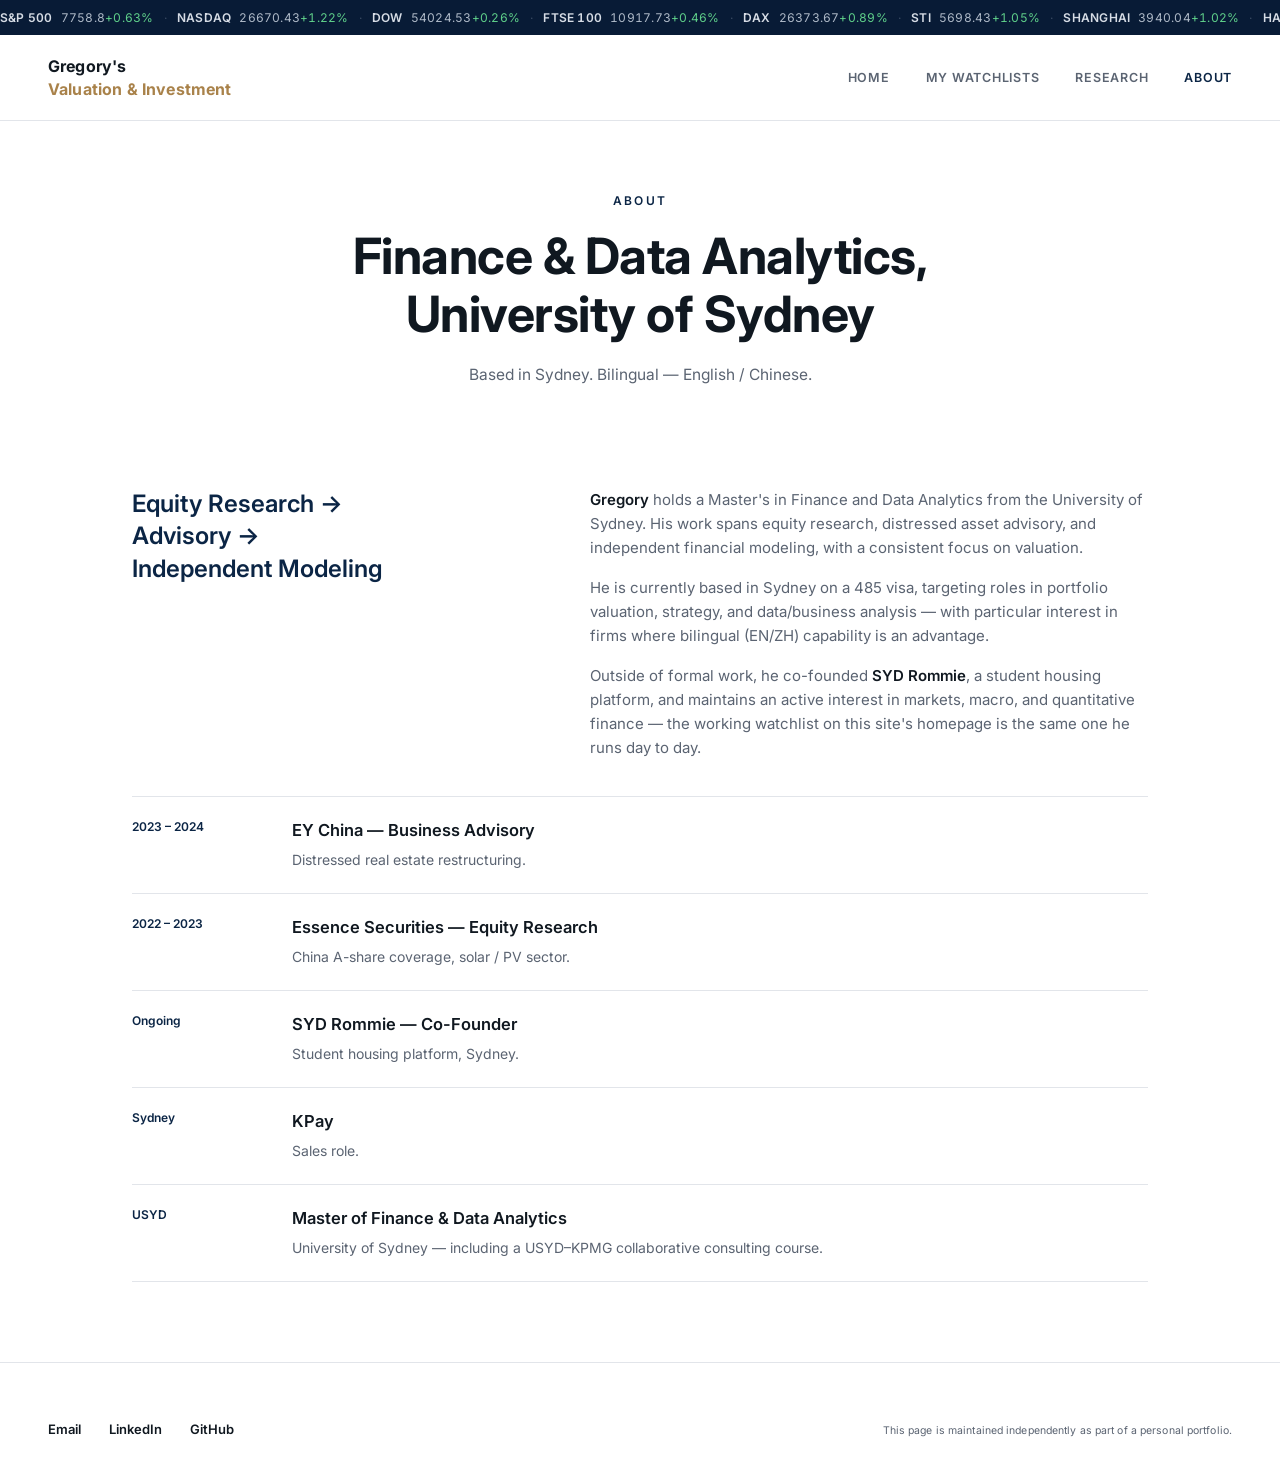
==== about.html @ d5a051bb "Initial commit: personal markets dashboard and valuation portfolio site Four-page static site (Home," ====
<!DOCTYPE html>
<html lang="en">
<head>
<meta charset="UTF-8">
<meta name="viewport" content="width=device-width, initial-scale=1.0">
<title>Gregory — About</title>
<link rel="stylesheet" href="styles.css">
</head>
<body>

<div class="ticker-wrap">
  <div class="ticker" id="market-ticker">
    <span class="ticker-copy">LOADING MARKET DATA…</span>
    <span class="ticker-copy" aria-hidden="true">LOADING MARKET DATA…</span>
  </div>
</div>

<nav>
  <div class="brand">Gregory's<em>Valuation &amp; Investment</em></div>
  <div class="nav-links">
    <a href="index.html">Home</a>
    <a href="watchlists.html">My Watchlists</a>
    <a href="research.html">Research</a>
    <a href="about.html" class="active">About</a>
  </div>
</nav>

<div class="hero">
  <div class="eyebrow">About</div>
  <h1>Finance &amp; Data Analytics,<br>University of Sydney</h1>
  <p class="hero-sub">Based in Sydney. Bilingual — English / Chinese.</p>
</div>

<section id="about">
  <div class="about">
    <div class="about-label">Equity Research →<br>Advisory →<br>Independent Modeling</div>
    <div class="about-body">
      <p><strong>Gregory</strong> holds a Master's in Finance and Data Analytics from the University of Sydney. His work spans equity research, distressed asset advisory, and independent financial modeling, with a consistent focus on valuation.</p>
      <p>He is currently based in Sydney on a 485 visa, targeting roles in portfolio valuation, strategy, and data/business analysis — with particular interest in firms where bilingual (EN/ZH) capability is an advantage.</p>
      <p>Outside of formal work, he co-founded <strong>SYD Rommie</strong>, a student housing platform, and maintains an active interest in markets, macro, and quantitative finance — the working watchlist on this site's homepage is the same one he runs day to day.</p>
    </div>
  </div>

  <div class="timeline">
    <div class="timeline-row">
      <div class="timeline-when">2023 – 2024</div>
      <div class="timeline-what">
        <strong>EY China — Business Advisory</strong>
        <span>Distressed real estate restructuring.</span>
      </div>
    </div>
    <div class="timeline-row">
      <div class="timeline-when">2022 – 2023</div>
      <div class="timeline-what">
        <strong>Essence Securities — Equity Research</strong>
        <span>China A-share coverage, solar / PV sector.</span>
      </div>
    </div>
    <div class="timeline-row">
      <div class="timeline-when">Ongoing</div>
      <div class="timeline-what">
        <strong>SYD Rommie — Co-Founder</strong>
        <span>Student housing platform, Sydney.</span>
      </div>
    </div>
    <div class="timeline-row">
      <div class="timeline-when">Sydney</div>
      <div class="timeline-what">
        <strong>KPay</strong>
        <span>Sales role.</span>
      </div>
    </div>
    <div class="timeline-row">
      <div class="timeline-when">USYD</div>
      <div class="timeline-what">
        <strong>Master of Finance &amp; Data Analytics</strong>
        <span>University of Sydney — including a USYD–KPMG collaborative consulting course.</span>
      </div>
    </div>
  </div>
</section>

<footer>
  <div class="footer-links">
    <a href="mailto:yanggregory0@gmail.com">Email</a>
    <a href="#">LinkedIn</a>
    <a href="#">GitHub</a>
  </div>
  <div class="disclaimer">
    This page is maintained independently as part of a personal portfolio.
  </div>
</footer>

<script src="assets/ticker.js"></script>
</body>
</html>
---- styles.css ----
@import url('https://fonts.googleapis.com/css2?family=Inter:wght@400;500;600;700&display=swap');

:root{
  --bg:#FFFFFF;
  --panel:#FFFFFF;
  --panel-hover:#F3F5F8;
  --border:#E2E5EA;
  --border-strong:#C9CFD8;
  --navy:#0B2545;
  --navy-deep:#081B36;
  --ink:#101820;
  --muted:#5B6472;
  --accent:#0B2545;
  --gold:#A9824A;
  --up:#1F7A4C;
  --down:#B23A2E;
  --tk-up:#5FD08A;
  --tk-down:#F0897C;
  --sans:'Inter', -apple-system, BlinkMacSystemFont, sans-serif;
}
*{margin:0;padding:0;box-sizing:border-box;}
html{scroll-behavior:smooth;}
body{
  background:var(--bg);
  color:var(--ink);
  font-family:var(--sans);
  line-height:1.6;
  -webkit-font-smoothing:antialiased;
}
a{color:inherit;text-decoration:none;}

/* ---------- ticker strip (index page only) ---------- */
.ticker-wrap{
  background:var(--navy-deep);
  overflow:hidden;
  white-space:nowrap;
  padding:8px 0;
  position:relative;
}
.ticker{
  display:flex;
  width:max-content;
  font-family:var(--sans);
  font-size:12px;
  font-variant-numeric:tabular-nums;
  letter-spacing:0.02em;
  color:#AEB9C7;
  animation:scroll 42s linear infinite;
}
.ticker-copy{ display:flex; white-space:nowrap; flex-shrink:0; }
.ticker .tk-name{ margin-right:8px; font-weight:600; color:#D6DCE5; }
.ticker .tk-up{color:var(--tk-up);}
.ticker .tk-down{color:var(--tk-down);}
.ticker .tk-sep{color:#3A4B63; margin:0 10px;}
@keyframes scroll{ from{transform:translateX(0);} to{transform:translateX(-50%);} }
@media (prefers-reduced-motion: reduce){
  .ticker{animation:none;}
  .ticker-copy[aria-hidden]{display:none;}
}

/* ---------- nav ---------- */
nav{
  position:sticky; top:0; z-index:50;
  display:flex; justify-content:space-between; align-items:center;
  padding:20px 48px;
  background:rgba(255,255,255,0.92);
  backdrop-filter:blur(10px);
  border-bottom:1px solid var(--border);
}
.brand{ font-family:var(--sans); font-weight:700; font-size:16px; line-height:1.4; letter-spacing:0.01em; color:var(--ink); }
.brand em{display:block; color:var(--gold); font-style:normal;}
.nav-links{display:flex; gap:36px; font-size:12.5px; letter-spacing:0.06em; text-transform:uppercase; font-family:var(--sans); font-weight:600; color:var(--muted);}
.nav-links a:hover{color:var(--ink);}
.nav-links a.active{color:var(--navy);}

/* ---------- section shell ---------- */
section{max-width:1080px; margin:0 auto; padding:80px 32px;}
.section-head{margin-bottom:40px; display:flex; justify-content:space-between; align-items:center; flex-wrap:wrap; gap:12px;}
.section-title-row{display:flex; align-items:center; gap:18px; flex:1; min-width:200px;}
.section-eyebrow{font-family:var(--sans); font-size:25px; letter-spacing:0.01em; color:var(--navy); text-transform:uppercase; font-weight:700; white-space:nowrap;}
.section-rule{flex:1; height:1px; background:var(--border-strong);}
.section-note{font-family:var(--sans); font-size:11.5px; color:var(--muted); white-space:nowrap;}

/* ---------- hero banner (home) ---------- */
.hero-banner{
  position:relative;
  min-height:540px;
  display:flex;
  align-items:center;
  /* taller banner = less of the photo gets cropped away by cover-scaling,
     so the Opera House reads as a smaller part of a wider harbour view
     instead of a tight, zoomed-in crop */
  background-image:url('assets/sydney-photo.jpg');
  background-size:cover;
  /* image is sky-heavy up top; bias the crop window down so the Opera
     House sits mid-frame with harbour water visible beneath it */
  background-position:center 65%;
  background-color:#050B18;
  overflow:hidden;
}
.hero-banner::before{
  content:'';
  position:absolute; inset:0;
  z-index:0;
  /* scrim over the photo so the intro text stays legible against the
     bright sky/harbour — same idea as a translucent color layer over a
     photo in a deck */
  background:linear-gradient(100deg, rgba(4,9,20,0.82) 0%, rgba(4,9,20,0.72) 45%, rgba(4,9,20,0.45) 100%);
}
.hero-banner-inner{
  position:relative; z-index:1;
  max-width:1080px; margin:0 auto; padding:0 32px 0 8px;
  width:100%;
}
.hero-banner .intro-line{ max-width:640px; margin:0; padding:0; }
.hero-banner .intro-headline{ color:#FFFFFF; }
.hero-banner .intro-body{ color:#FFFFFF; }

/* ---------- intro line (home) ---------- */
.intro-line{
  max-width:1080px; margin:0 auto; padding:40px 32px 0;
  text-align:left; font-family:var(--sans);
}
.intro-headline{
  display:block; font-size:30px; font-weight:600;
  letter-spacing:0.01em; color:var(--ink); margin-bottom:8px;
}
.intro-body{
  display:block; font-size:25px; font-weight:400; line-height:1.6;
  letter-spacing:0.01em; color:var(--muted);
}

/* ---------- explore cards (home) ---------- */
.explore-grid{ display:grid; grid-template-columns:repeat(3, 1fr); gap:1px; background:var(--border); border:1px solid var(--border); }
.explore-card{ display:block; background:var(--panel); padding:32px 28px; transition:background .2s ease; }
.explore-card:hover{ background:var(--panel-hover); }
.explore-title{ font-family:var(--sans); font-weight:700; font-size:18px; color:var(--ink); margin-bottom:10px; }
.explore-desc{ color:var(--muted); font-size:14px; line-height:1.55; margin-bottom:22px; }
.explore-link{ font-family:var(--sans); font-weight:600; font-size:12.5px; color:var(--navy); }
.explore-card:hover .explore-link{ color:var(--gold); }

/* ---------- hero (about / research) ---------- */
.hero{max-width:900px; margin:0 auto; padding:70px 32px 20px; text-align:center;}
.eyebrow{font-family:var(--sans); font-size:12px; font-weight:600; letter-spacing:0.18em; color:var(--navy); text-transform:uppercase; margin-bottom:18px;}
h1{font-family:var(--sans); font-weight:700; font-size:clamp(32px, 5vw, 50px); line-height:1.15; letter-spacing:-0.01em; color:var(--ink);}
.hero-sub{max-width:560px; margin:20px auto 0; color:var(--muted); font-size:15.5px;}

/* ---------- quote grid (dashboard) ---------- */
.quote-grid{
  display:grid;
  grid-template-columns:repeat(auto-fill, minmax(200px, 1fr));
  gap:1px;
  background:var(--border);
  border:1px solid var(--border);
}
.quote-card{ display:block; background:var(--panel); padding:20px 20px 16px; transition:background .2s ease; }
.quote-card:hover{background:var(--panel-hover);}
.quote-top{display:flex; justify-content:space-between; align-items:baseline; margin-bottom:14px;}
.quote-name{font-family:var(--sans); font-size:11.5px; font-weight:600; letter-spacing:0.04em; color:var(--muted); text-transform:uppercase;}
.quote-price{font-family:var(--sans); font-weight:600; font-size:21px; margin-bottom:6px; font-variant-numeric:tabular-nums; color:var(--ink);}
.quote-change{font-family:var(--sans); font-size:12.5px; font-variant-numeric:tabular-nums;}
.quote-change.up{color:var(--up);}
.quote-change.down{color:var(--down);}
.quote-change.flat{color:var(--muted);}
.sparkline{display:block; margin-top:10px; width:100%; height:34px;}
.sparkline path{fill:none; stroke-width:1.5;}
.sparkline .spark-up{stroke:var(--up);}
.sparkline .spark-down{stroke:var(--down);}

/* denser card grid for sections with many symbols (e.g. equities) */
.quote-grid.compact{ grid-template-columns:repeat(auto-fill, minmax(130px, 1fr)); }
.quote-grid.compact .quote-card{ padding:14px 14px 10px; }
.quote-grid.compact .quote-top{ margin-bottom:10px; }
.quote-grid.compact .quote-name{ font-size:10.5px; }
.quote-grid.compact .quote-price{ font-size:16px; margin-bottom:4px; }
.quote-grid.compact .quote-change{ font-size:11px; }
.quote-grid.compact .sparkline{ height:24px; margin-top:6px; }

/* ---------- tombstones (research) ---------- */
.tombstone-grid{ display:grid; grid-template-columns:repeat(2, 1fr); gap:1px; background:var(--border); border:1px solid var(--border); }
.tombstone{ background:var(--panel); padding:40px 36px; transition:background 0.25s ease; display:flex; flex-direction:column; }
.tombstone:hover{background:var(--panel-hover);}
.ts-status{ font-family:var(--sans); font-size:10.5px; font-weight:600; letter-spacing:0.12em; color:var(--muted); text-transform:uppercase; display:flex; align-items:center; gap:8px; margin-bottom:22px; }
.ts-status::before{content:''; width:6px; height:6px; background:var(--gold); border-radius:50%; display:inline-block;}
.ts-title{ font-family:var(--sans); font-size:23px; font-weight:700; margin-bottom:6px; letter-spacing:-0.01em; color:var(--ink); }
.ts-role{ font-family:var(--sans); font-size:12px; font-weight:600; color:var(--navy); margin-bottom:20px; letter-spacing:0.02em; }
.ts-desc{ color:var(--muted); font-size:14.5px; flex-grow:1; margin-bottom:24px; }
.ts-tags{display:flex; flex-wrap:wrap; gap:8px; margin-bottom:20px;}
.ts-tag{ font-family:var(--sans); font-size:10.5px; font-weight:600; color:var(--muted); border:1px solid var(--border-strong); padding:4px 9px; letter-spacing:0.03em; }
.ts-link{ font-family:var(--sans); font-size:12.5px; font-weight:600; color:var(--ink); border-top:1px solid var(--border); padding-top:18px; display:flex; justify-content:space-between; align-items:center; }
.ts-link:hover{color:var(--navy);}

/* ---------- toolkit ---------- */
.toolkit-grid{display:grid; grid-template-columns:repeat(3, 1fr); gap:36px;}
.toolkit-col h4{ font-family:var(--sans); font-size:11px; font-weight:700; letter-spacing:0.1em; color:var(--navy); text-transform:uppercase; margin-bottom:16px; border-bottom:1px solid var(--border); padding-bottom:12px; }
.toolkit-col ul{list-style:none;}
.toolkit-col li{font-size:14.5px; color:var(--muted); padding:6px 0;}

/* ---------- about ---------- */
.about{display:grid; grid-template-columns:1fr 1.4fr; gap:60px; align-items:start;}
.about-label{font-family:var(--sans); font-weight:600; font-size:24px; color:var(--navy); line-height:1.35;}
.about-body p{color:var(--muted); font-size:15px; margin-bottom:16px;}
.about-body strong{color:var(--ink); font-weight:600;}
.timeline{border-top:1px solid var(--border); margin-top:20px;}
.timeline-row{display:grid; grid-template-columns:140px 1fr; gap:20px; padding:20px 0; border-bottom:1px solid var(--border);}
.timeline-when{font-family:var(--sans); font-size:12px; font-weight:600; color:var(--navy);}
.timeline-what strong{display:block; font-family:var(--sans); font-size:16.5px; color:var(--ink); margin-bottom:4px; font-weight:600;}
.timeline-what span{color:var(--muted); font-size:14px;}

/* ---------- footer ---------- */
footer{ border-top:1px solid var(--border); padding:56px 48px 40px; display:flex; justify-content:space-between; align-items:flex-end; flex-wrap:wrap; gap:24px; }
.footer-links{display:flex; gap:28px; font-family:var(--sans); font-weight:600; font-size:13px;}
.footer-links a:hover{color:var(--navy);}
.disclaimer{ max-width:560px; font-family:var(--sans); font-size:10.5px; color:var(--muted); line-height:1.7; letter-spacing:0.01em; }

@media (max-width:760px){
  nav{padding:16px 20px;}
  .nav-links{gap:20px;}
  section{padding:56px 20px;}
  .tombstone-grid{grid-template-columns:1fr;}
  .toolkit-grid{grid-template-columns:1fr;}
  .explore-grid{grid-template-columns:1fr;}
  .about{grid-template-columns:1fr;}
  .timeline-row{grid-template-columns:1fr; gap:6px;}
  footer{flex-direction:column; align-items:flex-start;}
  .hero-banner{min-height:420px;}
}
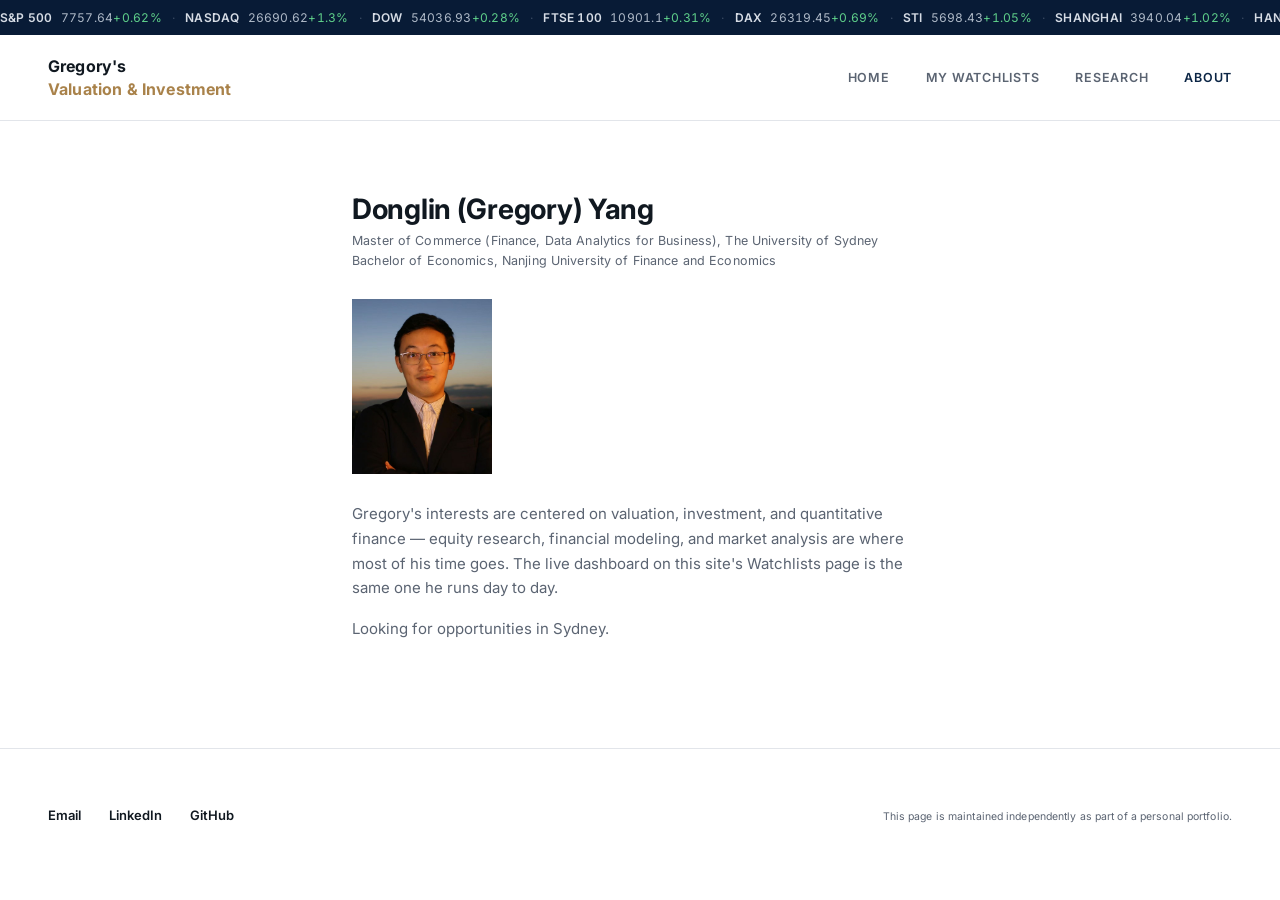
==== commit f8d8a8af: "Redesign About page: executive-bio layout with portrait photo Replace the removed bio/timeline conte" ====
--- a/about.html
+++ b/about.html
@@ -25,60 +25,22 @@
   </div>
 </nav>
 
-<div class="hero">
-  <div class="eyebrow">About</div>
-  <h1>Finance &amp; Data Analytics,<br>University of Sydney</h1>
-  <p class="hero-sub">Based in Sydney. Bilingual — English / Chinese.</p>
-</div>
+<div class="exec-bio">
+  <h1>Donglin (Gregory) Yang</h1>
+  <p class="exec-title">
+    Master of Commerce (Finance, Data Analytics for Business), The University of Sydney<br>
+    Bachelor of Economics, Nanjing University of Finance and Economics
+  </p>
 
-<section id="about">
-  <div class="about">
-    <div class="about-label">Equity Research →<br>Advisory →<br>Independent Modeling</div>
-    <div class="about-body">
-      <p><strong>Gregory</strong> holds a Master's in Finance and Data Analytics from the University of Sydney. His work spans equity research, distressed asset advisory, and independent financial modeling, with a consistent focus on valuation.</p>
-      <p>He is currently based in Sydney on a 485 visa, targeting roles in portfolio valuation, strategy, and data/business analysis — with particular interest in firms where bilingual (EN/ZH) capability is an advantage.</p>
-      <p>Outside of formal work, he co-founded <strong>SYD Rommie</strong>, a student housing platform, and maintains an active interest in markets, macro, and quantitative finance — the working watchlist on this site's homepage is the same one he runs day to day.</p>
-    </div>
+  <div class="exec-photo">
+    <img src="assets/gregory-portrait.jpg" alt="Donglin (Gregory) Yang">
   </div>
 
-  <div class="timeline">
-    <div class="timeline-row">
-      <div class="timeline-when">2023 – 2024</div>
-      <div class="timeline-what">
-        <strong>EY China — Business Advisory</strong>
-        <span>Distressed real estate restructuring.</span>
-      </div>
-    </div>
-    <div class="timeline-row">
-      <div class="timeline-when">2022 – 2023</div>
-      <div class="timeline-what">
-        <strong>Essence Securities — Equity Research</strong>
-        <span>China A-share coverage, solar / PV sector.</span>
-      </div>
-    </div>
-    <div class="timeline-row">
-      <div class="timeline-when">Ongoing</div>
-      <div class="timeline-what">
-        <strong>SYD Rommie — Co-Founder</strong>
-        <span>Student housing platform, Sydney.</span>
-      </div>
-    </div>
-    <div class="timeline-row">
-      <div class="timeline-when">Sydney</div>
-      <div class="timeline-what">
-        <strong>KPay</strong>
-        <span>Sales role.</span>
-      </div>
-    </div>
-    <div class="timeline-row">
-      <div class="timeline-when">USYD</div>
-      <div class="timeline-what">
-        <strong>Master of Finance &amp; Data Analytics</strong>
-        <span>University of Sydney — including a USYD–KPMG collaborative consulting course.</span>
-      </div>
-    </div>
+  <div class="exec-bio-text">
+    <p>Gregory's interests are centered on valuation, investment, and quantitative finance — equity research, financial modeling, and market analysis are where most of his time goes. The live dashboard on this site's Watchlists page is the same one he runs day to day.</p>
+    <p>Looking for opportunities in Sydney.</p>
   </div>
-</section>
+</div>
 
 <footer>
   <div class="footer-links">
--- a/styles.css
+++ b/styles.css
@@ -145,6 +145,19 @@
 h1{font-family:var(--sans); font-weight:700; font-size:clamp(32px, 5vw, 50px); line-height:1.15; letter-spacing:-0.01em; color:var(--ink);}
 .hero-sub{max-width:560px; margin:20px auto 0; color:var(--muted); font-size:15.5px;}
 
+/* ---------- executive bio (about) ---------- */
+.exec-bio{
+  max-width:640px; margin:0 auto; padding:72px 32px 90px;
+  text-align:left;
+}
+.exec-bio h1{
+  font-size:clamp(22px, 3vw, 28px); margin-bottom:6px;
+}
+.exec-title{ color:var(--muted); font-size:12.5px; letter-spacing:0.01em; line-height:1.6; margin-bottom:28px; }
+.exec-photo{ width:140px; margin-bottom:28px; }
+.exec-photo img{ width:100%; height:auto; display:block; }
+.exec-bio-text p{ color:var(--muted); font-size:15px; line-height:1.65; margin-bottom:16px; }
+
 /* ---------- quote grid (dashboard) ---------- */
 .quote-grid{
   display:grid;
@@ -224,4 +237,5 @@
   .timeline-row{grid-template-columns:1fr; gap:6px;}
   footer{flex-direction:column; align-items:flex-start;}
   .hero-banner{min-height:420px;}
-}
+  .exec-bio{padding-top:56px;}
+}
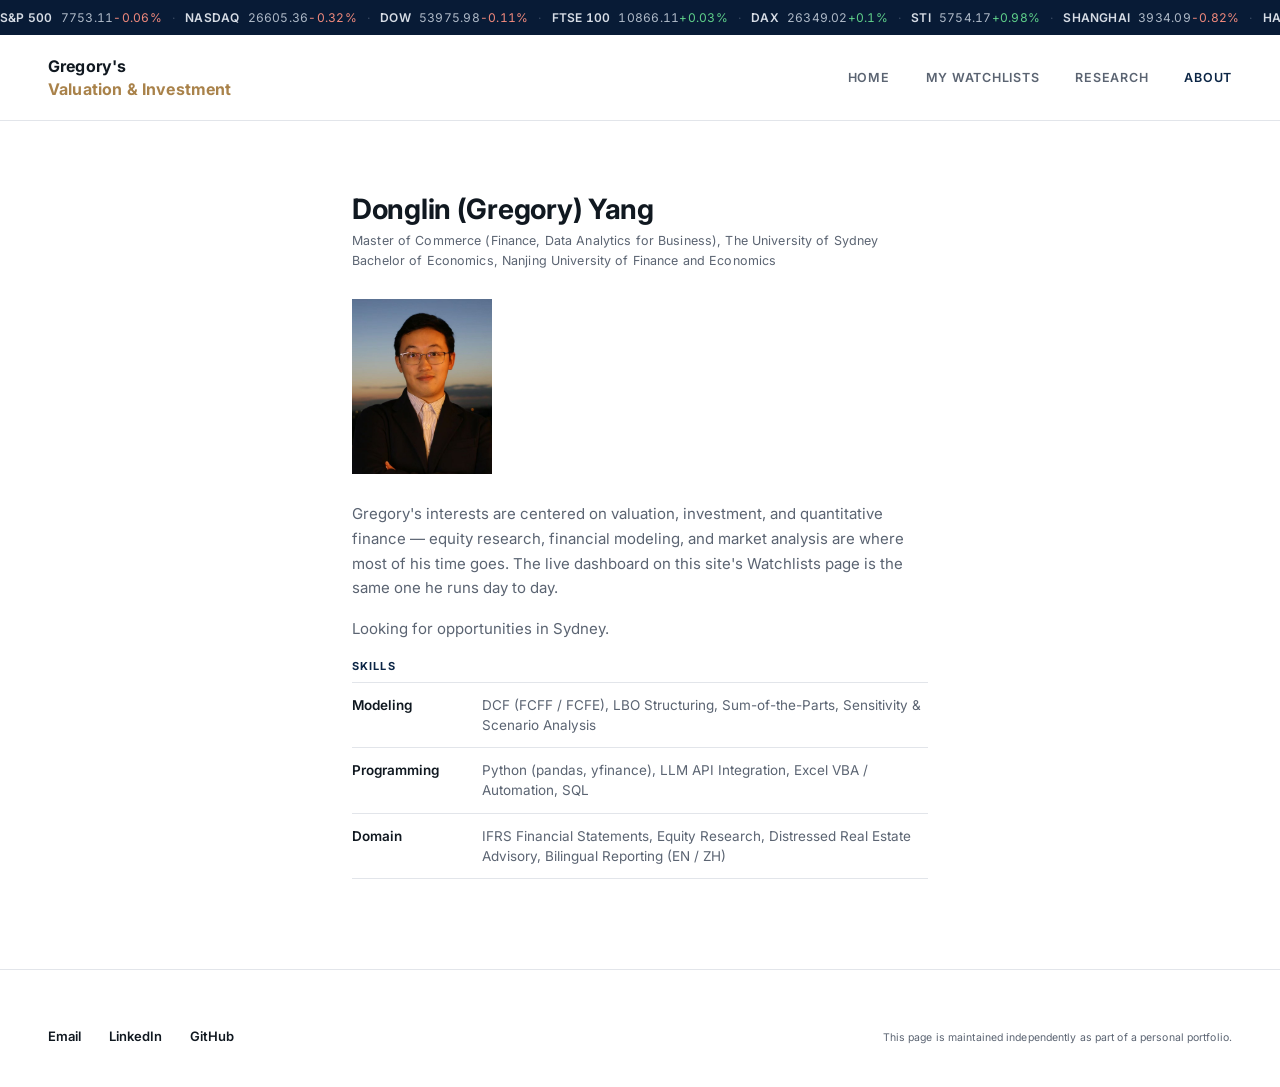
==== commit e30bcca6: "Rework Research page as personal notes (left-aligned hero, row list, no toolkit grid); add Skills se" ====
--- a/about.html
+++ b/about.html
@@ -40,6 +40,22 @@
     <p>Gregory's interests are centered on valuation, investment, and quantitative finance — equity research, financial modeling, and market analysis are where most of his time goes. The live dashboard on this site's Watchlists page is the same one he runs day to day.</p>
     <p>Looking for opportunities in Sydney.</p>
   </div>
+
+  <div class="exec-skills">
+    <h2>Skills</h2>
+    <div class="skills-row">
+      <span class="skills-label">Modeling</span>
+      <span class="skills-items">DCF (FCFF / FCFE), LBO Structuring, Sum-of-the-Parts, Sensitivity &amp; Scenario Analysis</span>
+    </div>
+    <div class="skills-row">
+      <span class="skills-label">Programming</span>
+      <span class="skills-items">Python (pandas, yfinance), LLM API Integration, Excel VBA / Automation, SQL</span>
+    </div>
+    <div class="skills-row">
+      <span class="skills-label">Domain</span>
+      <span class="skills-items">IFRS Financial Statements, Equity Research, Distressed Real Estate Advisory, Bilingual Reporting (EN / ZH)</span>
+    </div>
+  </div>
 </div>
 
 <footer>
--- a/styles.css
+++ b/styles.css
@@ -139,11 +139,31 @@
 .explore-link{ font-family:var(--sans); font-weight:600; font-size:12.5px; color:var(--navy); }
 .explore-card:hover .explore-link{ color:var(--gold); }
 
-/* ---------- hero (about / research) ---------- */
-.hero{max-width:900px; margin:0 auto; padding:70px 32px 20px; text-align:center;}
+/* ---------- hero (research / valuation-models) ---------- */
+.hero{max-width:900px; margin:0 auto; padding:70px 32px 20px; text-align:left;}
 .eyebrow{font-family:var(--sans); font-size:12px; font-weight:600; letter-spacing:0.18em; color:var(--navy); text-transform:uppercase; margin-bottom:18px;}
 h1{font-family:var(--sans); font-weight:700; font-size:clamp(32px, 5vw, 50px); line-height:1.15; letter-spacing:-0.01em; color:var(--ink);}
-.hero-sub{max-width:560px; margin:20px auto 0; color:var(--muted); font-size:15.5px;}
+.hero-sub{max-width:560px; margin:20px 0 0; color:var(--muted); font-size:15.5px;}
+
+/* ---------- research list (horizontal rows, no card grid) ---------- */
+.research-list{ border:1px solid var(--border); }
+.research-row{ display:flex; align-items:center; gap:28px; padding:22px 24px; border-bottom:1px solid var(--border); transition:background .2s ease; }
+.research-row:last-child{ border-bottom:none; }
+.research-row:hover{ background:var(--panel-hover); }
+.research-row-main{ width:230px; flex-shrink:0; }
+.research-row-title{ display:block; font-weight:700; font-size:16px; color:var(--ink); margin-bottom:3px; }
+.research-row-role{ display:block; font-size:11.5px; font-weight:600; color:var(--navy); }
+.research-row-desc{ flex:1; font-size:13.5px; color:var(--muted); line-height:1.5; }
+.research-row-link{ flex-shrink:0; font-size:12.5px; font-weight:600; color:var(--ink); white-space:nowrap; }
+.research-row:hover .research-row-link{ color:var(--navy); }
+
+/* ---------- skills (about) ---------- */
+.exec-skills{ margin-top:12px; }
+.exec-skills h2{ font-family:var(--sans); font-size:11px; font-weight:700; letter-spacing:0.1em; text-transform:uppercase; color:var(--navy); margin-bottom:6px; }
+.skills-row{ display:flex; gap:20px; padding:12px 0; border-top:1px solid var(--border); font-size:13.5px; }
+.skills-row:last-child{ border-bottom:1px solid var(--border); }
+.skills-label{ width:110px; flex-shrink:0; font-weight:600; color:var(--ink); }
+.skills-items{ color:var(--muted); line-height:1.5; }
 
 /* ---------- executive bio (about) ---------- */
 .exec-bio{
@@ -189,25 +209,12 @@
 .quote-grid.compact .quote-change{ font-size:11px; }
 .quote-grid.compact .sparkline{ height:24px; margin-top:6px; }
 
-/* ---------- tombstones (research) ---------- */
-.tombstone-grid{ display:grid; grid-template-columns:repeat(2, 1fr); gap:1px; background:var(--border); border:1px solid var(--border); }
-.tombstone{ background:var(--panel); padding:40px 36px; transition:background 0.25s ease; display:flex; flex-direction:column; }
-.tombstone:hover{background:var(--panel-hover);}
-.ts-status{ font-family:var(--sans); font-size:10.5px; font-weight:600; letter-spacing:0.12em; color:var(--muted); text-transform:uppercase; display:flex; align-items:center; gap:8px; margin-bottom:22px; }
-.ts-status::before{content:''; width:6px; height:6px; background:var(--gold); border-radius:50%; display:inline-block;}
-.ts-title{ font-family:var(--sans); font-size:23px; font-weight:700; margin-bottom:6px; letter-spacing:-0.01em; color:var(--ink); }
-.ts-role{ font-family:var(--sans); font-size:12px; font-weight:600; color:var(--navy); margin-bottom:20px; letter-spacing:0.02em; }
-.ts-desc{ color:var(--muted); font-size:14.5px; flex-grow:1; margin-bottom:24px; }
-.ts-tags{display:flex; flex-wrap:wrap; gap:8px; margin-bottom:20px;}
-.ts-tag{ font-family:var(--sans); font-size:10.5px; font-weight:600; color:var(--muted); border:1px solid var(--border-strong); padding:4px 9px; letter-spacing:0.03em; }
-.ts-link{ font-family:var(--sans); font-size:12.5px; font-weight:600; color:var(--ink); border-top:1px solid var(--border); padding-top:18px; display:flex; justify-content:space-between; align-items:center; }
-.ts-link:hover{color:var(--navy);}
-
-/* ---------- toolkit ---------- */
-.toolkit-grid{display:grid; grid-template-columns:repeat(3, 1fr); gap:36px;}
-.toolkit-col h4{ font-family:var(--sans); font-size:11px; font-weight:700; letter-spacing:0.1em; color:var(--navy); text-transform:uppercase; margin-bottom:16px; border-bottom:1px solid var(--border); padding-bottom:12px; }
-.toolkit-col ul{list-style:none;}
-.toolkit-col li{font-size:14.5px; color:var(--muted); padding:6px 0;}
+/* ---------- company list (valuation models) ---------- */
+.company-grid{ display:grid; grid-template-columns:repeat(auto-fill, minmax(200px, 1fr)); gap:1px; background:var(--border); border:1px solid var(--border); }
+.company-card{ display:block; background:var(--panel); padding:24px 20px; transition:background .2s ease; }
+.company-card:hover{ background:var(--panel-hover); }
+.company-name{ font-family:var(--sans); font-weight:700; font-size:16px; color:var(--ink); margin-bottom:6px; font-variant-numeric:tabular-nums; }
+.company-note{ font-family:var(--sans); font-size:11.5px; color:var(--muted); }
 
 /* ---------- about ---------- */
 .about{display:grid; grid-template-columns:1fr 1.4fr; gap:60px; align-items:start;}
@@ -230,12 +237,13 @@
   nav{padding:16px 20px;}
   .nav-links{gap:20px;}
   section{padding:56px 20px;}
-  .tombstone-grid{grid-template-columns:1fr;}
-  .toolkit-grid{grid-template-columns:1fr;}
   .explore-grid{grid-template-columns:1fr;}
   .about{grid-template-columns:1fr;}
   .timeline-row{grid-template-columns:1fr; gap:6px;}
   footer{flex-direction:column; align-items:flex-start;}
   .hero-banner{min-height:420px;}
   .exec-bio{padding-top:56px;}
-}
+  .research-row{flex-direction:column; align-items:flex-start; gap:8px;}
+  .research-row-main{width:auto;}
+  .skills-row{flex-direction:column; gap:4px;}
+}
